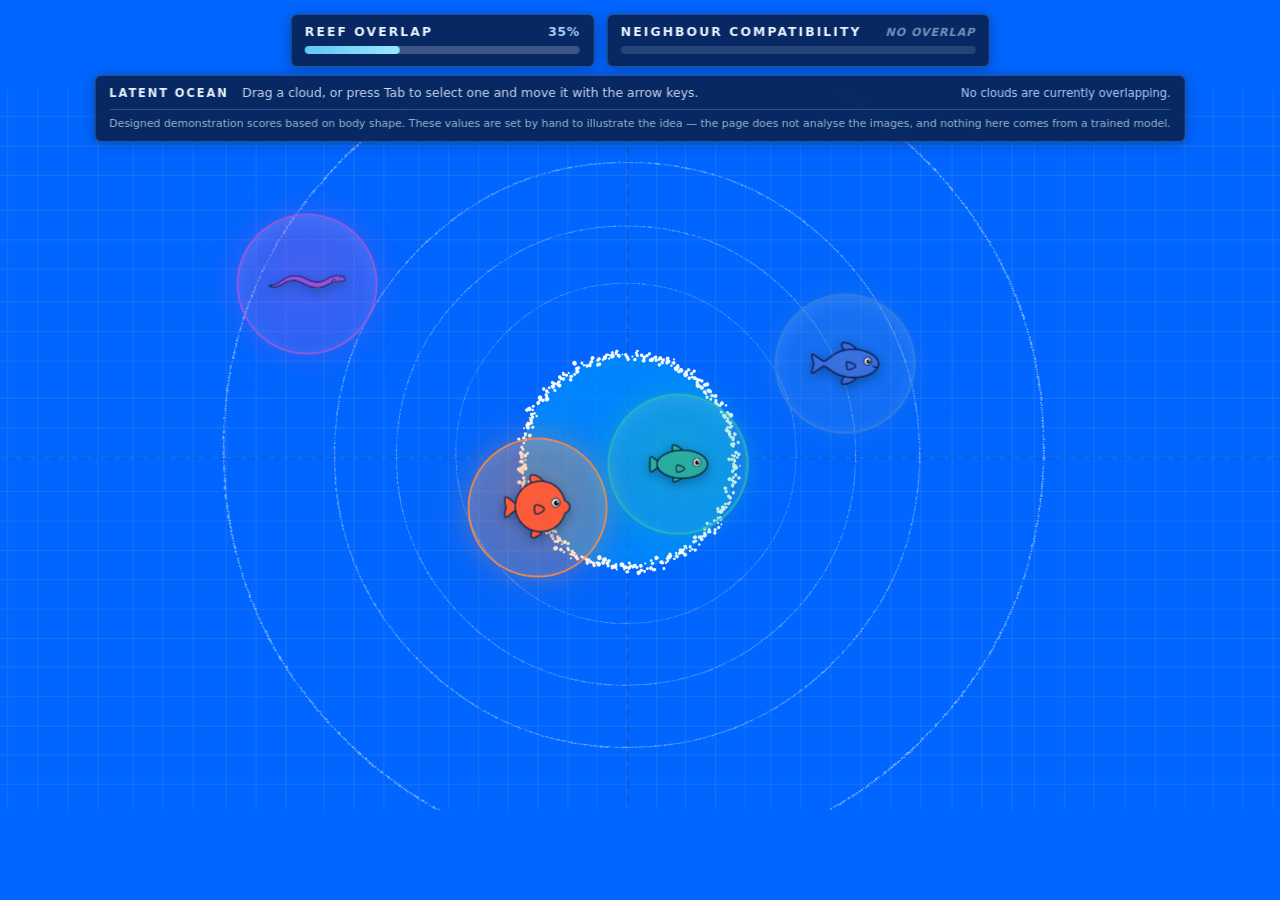
==== stages/stage-08-explainer-reposition/index.html @ 8053dcb0 "Stage 08: move the explainer panel beneath the measurement panels UI only. Dragging, keyboard moveme" ====
<!DOCTYPE html>
<html lang="en">
<head>
  <meta charset="UTF-8">
  <meta name="viewport" content="width=device-width, initial-scale=1.0, viewport-fit=cover">
  <title>Latent Ocean</title>
  <link rel="stylesheet" href="style.css">
</head>
<body>
  <main id="ocean-scene">
    <!--
      Screen-fixed panel stack along the top: the two measurement panels, with
      the explainer directly beneath them.

      Reef Overlap measures position relative to the reef. Neighbour
      Compatibility measures the shape similarity of distributions that overlap
      each other. The two meanings are kept deliberately separate.
    -->
    <div id="hud-stack">
    <div id="hud" role="group" aria-label="Latent space measurements">
      <section class="hud-panel">
        <div class="hud-panel-head">
          <h2 class="hud-label" id="reef-overlap-label">Reef Overlap</h2>
          <p class="hud-value" id="reef-overlap-value">0%</p>
        </div>
        <div
          class="hud-bar"
          id="reef-overlap-bar"
          role="progressbar"
          aria-labelledby="reef-overlap-label"
          aria-valuemin="0"
          aria-valuemax="100"
          aria-valuenow="0"
          aria-valuetext="0 percent"
        >
          <div class="hud-bar-fill" id="reef-overlap-fill"></div>
        </div>
      </section>

      <section class="hud-panel is-unevaluated" id="compatibility-panel">
        <div class="hud-panel-head">
          <h2 class="hud-label" id="compatibility-label">Neighbour Compatibility</h2>
          <p class="hud-value" id="compatibility-value">No overlap</p>
        </div>
        <div
          class="hud-bar"
          id="compatibility-bar"
          role="progressbar"
          aria-labelledby="compatibility-label"
          aria-valuemin="0"
          aria-valuemax="100"
          aria-valuetext="No overlap"
        >
          <div class="hud-bar-fill" id="compatibility-fill"></div>
        </div>
      </section>
      </div>

      <aside id="status-panel">
        <div class="status-line">
          <h1>Latent Ocean</h1>
          <p class="hint">Drag a cloud, or press Tab to select one and move it with the arrow keys.</p>
          <p id="overlap-readout" aria-live="polite">No clouds are currently overlapping.</p>
        </div>
        <p class="disclosure">
          Designed demonstration scores based on body shape. These values are set by
          hand to illustrate the idea — the page does not analyse the images, and
          nothing here comes from a trained model.
        </p>
      </aside>
    </div>

    <!--
      #latent-world holds the natural aspect ratio of ocean-background.png.
      It letterboxes rather than crops, so the reef and every distance ring
      stay visible at any window size. All cloud elements are positioned as
      percentages of this box, which keeps their designed placement identical
      across screens.
    -->
    <div id="latent-world">
      <img
        class="ocean-background"
        src="../../assets/ocean-background.png"
        alt="A two-dimensional ocean space with a central reef surrounded by concentric distance rings"
      >
      <!-- .latent-cloud elements are built from CONFIG in app.js -->
    </div>

    <!-- Referenced by every cloud via aria-describedby. -->
    <p id="cloud-keyboard-help" class="visually-hidden">
      Press the arrow keys to move this cloud through the latent space. Hold Shift
      with an arrow key to move further in one step. The Reef Overlap and Neighbour
      Compatibility measurements update as it moves.
    </p>

    <noscript>
      <p class="noscript-message">
        This interactive prototype needs JavaScript enabled. The ocean above is a
        simplified two-dimensional latent space; with JavaScript on, four draggable
        translucent circles appear, each representing the latent distribution of a
        single fish image.
      </p>
    </noscript>
  </main>

  <script src="app.js"></script>
</body>
</html>
---- stages/stage-08-explainer-reposition/style.css ----
/* ---------------------------------------------------------------------------
   Latent Ocean — Stage 02

   The world preserves the natural aspect ratio of ocean-background.png and
   letterboxes into the leftover space rather than cropping. The leftover area
   is filled with the artwork's own edge colour, so the bars read as ocean.

   Values that are meant to be adjusted live in the CONFIG object in app.js,
   not here. app.js writes them onto elements as custom properties.
--------------------------------------------------------------------------- */

:root {
  /* Natural pixel dimensions of ocean-background.png. app.js keeps these in
     sync from CONFIG.world so the ratio is defined in exactly one place. */
  --world-w: 3840;
  --world-h: 2160;

  /* Sampled from the four corners and edge midpoints of the background art,
     all of which read #0066ff, so letterbox bars are seamless. */
  --ocean-edge: #0066ff;
}

* {
  box-sizing: border-box;
}

html,
body {
  margin: 0;
  height: 100%;
  overflow: hidden;
  font-family: system-ui, -apple-system, "Segoe UI", sans-serif;
  background: var(--ocean-edge);
}

#ocean-scene {
  position: fixed;
  inset: 0;
  display: grid;
  place-items: center;
  background: var(--ocean-edge);
}

/* Largest box with the artwork's aspect ratio that fits the viewport.
   The vh line is a fallback; dvh accounts for mobile browser chrome that
   changes height as the address bar shows and hides. */
#latent-world {
  position: relative;
  aspect-ratio: var(--world-w) / var(--world-h);
  width: min(100%, calc(100vh * var(--world-w) / var(--world-h)));
  width: min(100%, calc(100dvh * var(--world-w) / var(--world-h)));
  max-width: 100%;
  max-height: 100vh;
  max-height: 100dvh;
  overflow: hidden;
}

.ocean-background {
  position: absolute;
  inset: 0;
  width: 100%;
  height: 100%;
  /* The world matches the image ratio, so this crops nothing. It only guards
     against sub-pixel rounding leaving a hairline gap at an edge. */
  object-fit: cover;
  user-select: none;
  -webkit-user-drag: none;
}

/* ---------------------------------------------------------------------------
   Reef zone

   The prior, or central "home" region. The reef itself is drawn in the
   background artwork; this is a separate, invisible circle aligned to it so
   its centre and radius can be measured.

   It must never cover the artwork or intercept a drag, hence no fill and
   pointer-events: none. Position and size come from CONFIG.reef in app.js.

   Press D (or load with ?debug) to outline it for alignment checking.
--------------------------------------------------------------------------- */

#reef-zone {
  position: absolute;
  left: var(--x, 50%);
  top: var(--y, 50%);
  width: var(--size, 16.6%);
  aspect-ratio: 1;
  transform: translate(-50%, -50%);
  border-radius: 50%;
  pointer-events: none;
}

body.debug-reef #reef-zone {
  border: 2px dashed rgba(255, 255, 255, 0.9);
  background: rgba(255, 255, 255, 0.08);
  box-shadow: 0 0 0 1px rgba(0, 0, 0, 0.35);
}

/* Cross-hair at the reef centre, so the centre point can be checked as well
   as the radius. */
body.debug-reef #reef-zone::before,
body.debug-reef #reef-zone::after {
  content: "";
  position: absolute;
  background: rgba(255, 255, 255, 0.9);
}

body.debug-reef #reef-zone::before {
  left: 50%;
  top: -8%;
  width: 1px;
  height: 116%;
  transform: translateX(-50%);
}

body.debug-reef #reef-zone::after {
  top: 50%;
  left: -8%;
  height: 1px;
  width: 116%;
  transform: translateY(-50%);
}

/* ---------------------------------------------------------------------------
   Latent clouds

   One .latent-cloud is one 2D image example. Its circle is that single image's
   simplified latent distribution — not a cluster or a group of other images.

   --x, --y, --size and --cloud-rgb are all written by app.js from CONFIG.
   Sizes are percentages of the world, so geometry scales with the artwork.
--------------------------------------------------------------------------- */

.latent-cloud {
  position: absolute;
  left: var(--x, 50%);
  top: var(--y, 50%);
  width: var(--size, 13%);
  aspect-ratio: 1;
  transform: translate(-50%, -50%);
  display: grid;
  place-items: center;
  touch-action: none;
  cursor: grab;
}

.latent-cloud.dragging {
  cursor: grabbing;
  z-index: 10;
}

/* Focus treatment. The outline is drawn on the circular region rather than the
   square parent, so it follows the circle. The dark halo underneath keeps it
   visible against both the pale reef and the mid-blue ocean. */
.latent-cloud:focus {
  outline: none;
}

.latent-cloud:focus-visible {
  z-index: 15;
}

.latent-cloud:focus-visible .cloud-region {
  outline: 3px solid #ffffff;
  outline-offset: 4px;
  box-shadow:
    0 0 0 7px rgba(4, 20, 45, 0.55),
    0 0 26px rgba(var(--cloud-rgb), 0.5);
}

/* The circular region stays a real DOM element so its rendered centre and
   radius can be measured. It is never baked into the background image. */
/* Translucent fill with a soft depth gradient, a clearly visible circular
   boundary, and a gentle outer glow suggesting light through water. */
.cloud-region {
  grid-area: 1 / 1;
  width: 100%;
  height: 100%;
  border-radius: 50%;
  background:
    radial-gradient(circle at 50% 38%,
      rgba(var(--cloud-rgb), 0.42) 0%,
      rgba(var(--cloud-rgb), 0.30) 58%,
      rgba(var(--cloud-rgb), 0.20) 100%);
  border: 2px solid rgba(var(--cloud-rgb), 0.82);
  box-shadow:
    0 0 28px rgba(var(--cloud-rgb), 0.28),
    0 0 60px rgba(var(--cloud-rgb), 0.12),
    inset 0 6px 20px rgba(255, 255, 255, 0.10);
  transition: box-shadow 0.2s ease, border-color 0.2s ease;
}

/* The fish keeps its own proportions and stays centred in its cloud. */
.cloud-fish {
  grid-area: 1 / 1;
  max-width: 62%;
  max-height: 62%;
  object-fit: contain;
  pointer-events: none;
  user-select: none;
  -webkit-user-drag: none;
  filter: drop-shadow(0 3px 6px rgba(0, 20, 45, 0.4));

  /* Decorative only. This animates the IMAGE, never the cloud or its circular
     region — both metrics are measured from .cloud-region, so animating
     anything above the fish would make the readings jitter continuously.
     Timing values come from CONFIG.motion via app.js. */
  animation: fish-float var(--float-duration, 6s) ease-in-out var(--float-delay, 0s) infinite;
  will-change: transform;
}

@keyframes fish-float {
  0% {
    transform: translateY(-3.5%) rotate(-1.1deg);
  }
  50% {
    transform: translateY(3.5%) rotate(1.1deg);
  }
  100% {
    transform: translateY(-3.5%) rotate(-1.1deg);
  }
}

.latent-cloud.is-overlapping .cloud-region {
  box-shadow:
    0 0 0 4px rgba(255, 255, 255, 0.35),
    0 0 24px rgba(var(--cloud-rgb), 0.35);
}

/* ---------------------------------------------------------------------------
   HUD

   Screen-fixed measurement panels along the top.

   Reef Overlap measures position relative to the reef. Neighbour Compatibility,
   arriving in Stage 05, measures the shape similarity of distributions that
   overlap each other. The two are deliberately kept distinct.
--------------------------------------------------------------------------- */

/* The whole top stack: the two measurement panels, with the explainer
   directly beneath them. Sized to the panel row, so the explainer spans the
   same width rather than floating at its own size. */
#hud-stack {
  position: fixed;
  top: 0.9rem;
  left: 50%;
  transform: translateX(-50%);
  z-index: 20;
  display: flex;
  flex-direction: column;
  align-items: stretch;
  gap: 0.55rem;
  width: max-content;
  max-width: calc(100vw - 1.5rem);
  pointer-events: none;
}

#hud {
  display: flex;
  flex-wrap: wrap;
  justify-content: center;
  gap: 0.75rem;
}

.hud-panel {
  min-width: 19rem;
  padding: 0.55rem 0.85rem 0.7rem;
  background: rgba(9, 32, 78, 0.88);
  border: 1px solid rgba(140, 190, 255, 0.28);
  border-radius: 0.4rem;
  box-shadow: 0 2px 14px rgba(0, 20, 60, 0.35);
  backdrop-filter: blur(3px);
}

.hud-panel-head {
  display: flex;
  align-items: baseline;
  justify-content: space-between;
  gap: 1.5rem;
  margin-bottom: 0.45rem;
}

.hud-label {
  margin: 0;
  font-size: 0.78rem;
  font-weight: 700;
  letter-spacing: 0.16em;
  text-transform: uppercase;
  color: #eaf4ff;
}

.hud-value {
  margin: 0;
  font-size: 0.78rem;
  font-weight: 600;
  letter-spacing: 0.04em;
  color: #a9d4ff;
  font-variant-numeric: tabular-nums;
  white-space: nowrap;
}

.hud-bar {
  height: 0.5rem;
  border-radius: 0.25rem;
  background: rgba(255, 255, 255, 0.22);
  overflow: hidden;
}

.hud-bar-fill {
  height: 100%;
  width: 0%;
  border-radius: inherit;
  background: linear-gradient(90deg, #5ec8f5, #9ae6ff);
  transition: width 0.08s linear;
}

/* No pair currently overlaps, so Neighbour Compatibility has no value to show.
   Dimmed rather than displaying a misleading zero. */
.hud-panel.is-unevaluated .hud-value {
  color: rgba(190, 215, 245, 0.6);
  font-style: italic;
  text-transform: uppercase;
  letter-spacing: 0.08em;
  font-size: 0.7rem;
}

.hud-panel.is-unevaluated .hud-bar {
  background: rgba(255, 255, 255, 0.12);
}

/* ---------------------------------------------------------------------------
   Reduced motion

   Everything decorative stops. The interaction itself is unaffected: clouds
   still drag, keys still move them, and both metrics still update.
--------------------------------------------------------------------------- */

@media (prefers-reduced-motion: reduce) {
  .cloud-fish {
    animation: none;
    transform: none;
  }

  .hud-bar-fill {
    transition: none;
  }

  .cloud-region {
    transition: none;
  }
}

/* ---------------------------------------------------------------------------
   Status panel
--------------------------------------------------------------------------- */

/* Sits inside #hud-stack, directly under the measurement panels. */
#status-panel {
  padding: 0.5rem 0.85rem 0.6rem;
  background: rgba(9, 32, 78, 0.88);
  border: 1px solid rgba(140, 190, 255, 0.28);
  border-radius: 0.4rem;
  box-shadow: 0 2px 14px rgba(0, 20, 60, 0.35);
  backdrop-filter: blur(3px);
  color: #eaf4ff;
  pointer-events: none;
}

/* Title and hint share a row, matching the wireframe. */
.status-line {
  display: flex;
  flex-wrap: wrap;
  align-items: baseline;
  gap: 0.35rem 0.85rem;
}

#status-panel h1 {
  margin: 0;
  font-size: 0.72rem;
  font-weight: 700;
  letter-spacing: 0.16em;
  text-transform: uppercase;
  white-space: nowrap;
}

#status-panel p {
  margin: 0;
  font-size: 0.78rem;
  line-height: 1.45;
}

#status-panel .hint {
  color: rgba(220, 238, 250, 0.9);
}

/* Pushed to the trailing edge when there is room, wrapping underneath when
   there is not. */
#status-panel #overlap-readout {
  margin-left: auto;
  color: #a9d4ff;
  font-size: 0.72rem;
  text-align: right;
}

/* Available to screen readers, not shown on screen. */
.visually-hidden {
  position: absolute;
  width: 1px;
  height: 1px;
  margin: -1px;
  padding: 0;
  overflow: hidden;
  clip: rect(0 0 0 0);
  clip-path: inset(50%);
  white-space: nowrap;
  border: 0;
}

/* Permanent, deliberately unmissable: these scores are authored, not learned. */
#status-panel .disclosure {
  margin-top: 0.4rem;
  padding-top: 0.4rem;
  border-top: 1px solid rgba(200, 225, 255, 0.22);
  font-size: 0.68rem;
  line-height: 1.4;
  color: rgba(220, 238, 250, 0.72);
}

.noscript-message {
  position: fixed;
  inset: auto 1rem 1rem 1rem;
  max-width: 34rem;
  margin: 0 auto;
  padding: 1rem;
  background: rgba(4, 20, 30, 0.85);
  color: #e9f6f8;
  border-radius: 0.5rem;
  font-size: 0.9rem;
  line-height: 1.5;
}

/* On narrow screens the three panels stack vertically, which at full size grew
   tall enough to bury the upper clouds. Everything tightens so the stack fits
   in the letterbox area above the world rather than sitting on top of it. */
@media (max-width: 40rem) {
  #hud-stack {
    top: 0.5rem;
    gap: 0.35rem;
    max-width: calc(100vw - 1rem);
  }

  #hud {
    gap: 0.35rem;
  }

  .hud-panel {
    min-width: 0;
    width: 100%;
    padding: 0.35rem 0.6rem 0.45rem;
  }

  .hud-panel-head {
    margin-bottom: 0.3rem;
    gap: 0.75rem;
  }

  .hud-label {
    font-size: 0.62rem;
    letter-spacing: 0.1em;
  }

  .hud-value {
    font-size: 0.62rem;
  }

  .hud-panel.is-unevaluated .hud-value {
    font-size: 0.58rem;
  }

  .hud-bar {
    height: 0.35rem;
  }

  #status-panel {
    padding: 0.35rem 0.6rem 0.45rem;
  }

  #status-panel h1 {
    font-size: 0.62rem;
    letter-spacing: 0.1em;
  }

  #status-panel p {
    font-size: 0.68rem;
    line-height: 1.35;
  }

  #status-panel #overlap-readout {
    margin-left: 0;
    text-align: left;
    font-size: 0.64rem;
  }

  #status-panel .disclosure {
    margin-top: 0.3rem;
    padding-top: 0.3rem;
    font-size: 0.6rem;
    line-height: 1.3;
  }
}

/* Short viewports, chiefly a phone held in landscape. The world fills the full
   height, so there is no letterbox to sit in and the stack unavoidably covers
   ocean. Everything collapses to the minimum that still communicates: the two
   readings, and the statement that the scores are designed.

   The keyboard hint is dropped here only. It is the least useful line on a
   touch device, and screen readers still get the fuller description through
   #cloud-keyboard-help. */
@media (max-height: 30rem) {
  #hud-stack {
    top: 0.35rem;
    gap: 0.25rem;
  }

  .hud-panel {
    padding: 0.25rem 0.55rem 0.35rem;
  }

  .hud-panel-head {
    margin-bottom: 0.22rem;
  }

  .hud-bar {
    height: 0.28rem;
  }

  #status-panel {
    padding: 0.28rem 0.55rem 0.32rem;
  }

  #status-panel .hint {
    display: none;
  }

  #status-panel .disclosure {
    margin-top: 0;
    padding-top: 0;
    border-top: 0;
    font-size: 0.58rem;
  }

  .status-line {
    gap: 0.2rem 0.6rem;
  }
}
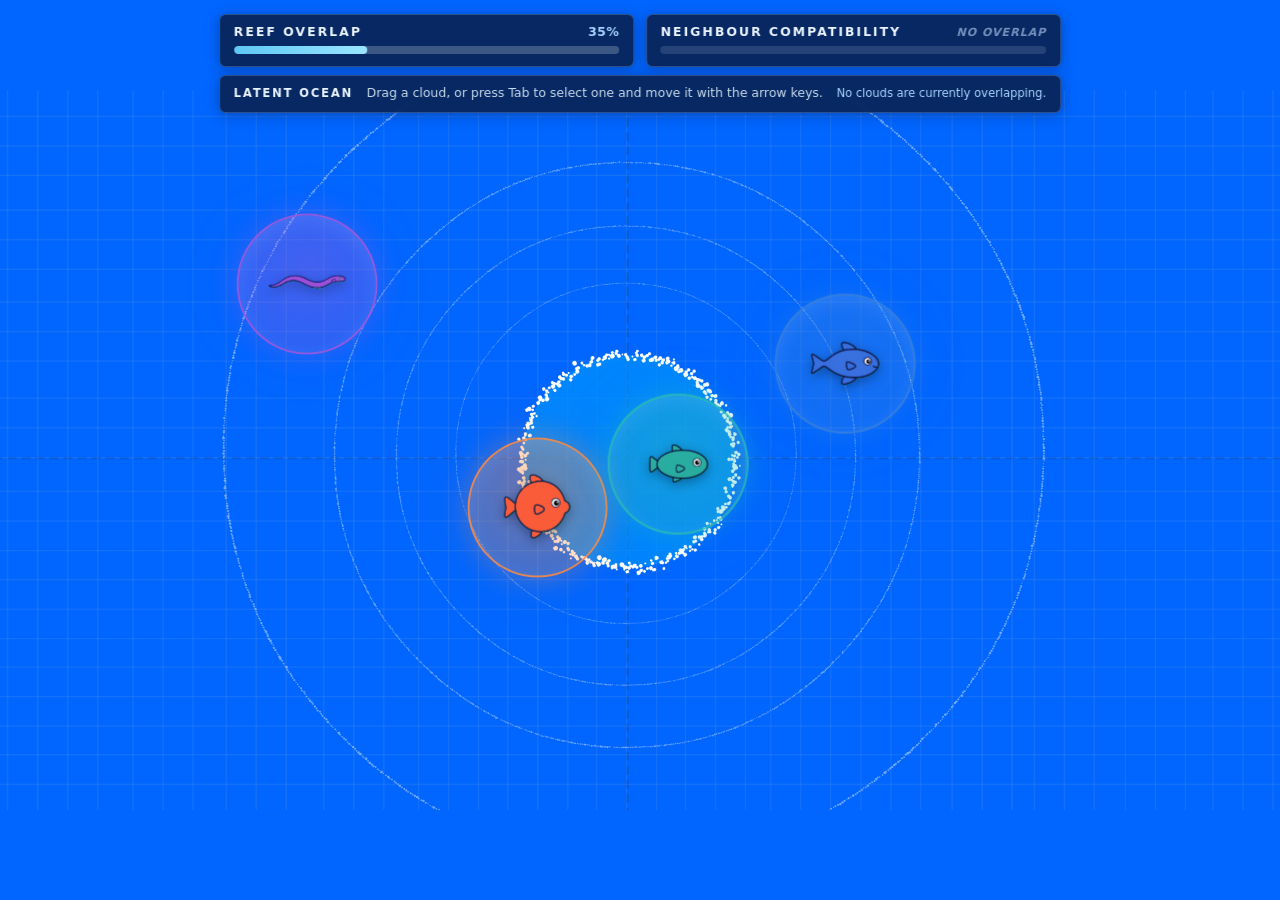
==== commit f863d2d3: "Stage 08 follow-up: remove the permanent disclosure, align panel widths Two corrections on top of th" ====
--- a/stages/stage-08-explainer-reposition/index.html
+++ b/stages/stage-08-explainer-reposition/index.html
@@ -62,11 +62,6 @@
           <p class="hint">Drag a cloud, or press Tab to select one and move it with the arrow keys.</p>
           <p id="overlap-readout" aria-live="polite">No clouds are currently overlapping.</p>
         </div>
-        <p class="disclosure">
-          Designed demonstration scores based on body shape. These values are set by
-          hand to illustrate the idea — the page does not analyse the images, and
-          nothing here comes from a trained model.
-        </p>
       </aside>
     </div>
 
--- a/stages/stage-08-explainer-reposition/style.css
+++ b/stages/stage-08-explainer-reposition/style.css
@@ -238,9 +238,13 @@
    overlap each other. The two are deliberately kept distinct.
 --------------------------------------------------------------------------- */
 
-/* The whole top stack: the two measurement panels, with the explainer
-   directly beneath them. Sized to the panel row, so the explainer spans the
-   same width rather than floating at its own size. */
+/* The whole top stack: the two measurement panels, with the explainer directly
+   beneath them.
+
+   The stack is sized to the measurement row, and every child stretches to that
+   width. That is what keeps the explainer flush with the left edge of Reef
+   Overlap and the right edge of Neighbour Compatibility, rather than sizing
+   itself to its own text. */
 #hud-stack {
   position: fixed;
   top: 0.9rem;
@@ -263,6 +267,12 @@
   gap: 0.75rem;
 }
 
+/* Both measurement panels share the row equally, so the pair always presents a
+   single clean outer edge for the explainer to align to. */
+.hud-panel {
+  flex: 1 1 0;
+}
+
 .hud-panel {
   min-width: 19rem;
   padding: 0.55rem 0.85rem 0.7rem;
@@ -417,16 +427,6 @@
   border: 0;
 }
 
-/* Permanent, deliberately unmissable: these scores are authored, not learned. */
-#status-panel .disclosure {
-  margin-top: 0.4rem;
-  padding-top: 0.4rem;
-  border-top: 1px solid rgba(200, 225, 255, 0.22);
-  font-size: 0.68rem;
-  line-height: 1.4;
-  color: rgba(220, 238, 250, 0.72);
-}
-
 .noscript-message {
   position: fixed;
   inset: auto 1rem 1rem 1rem;
@@ -444,9 +444,13 @@
    tall enough to bury the upper clouds. Everything tightens so the stack fits
    in the letterbox area above the world rather than sitting on top of it. */
 @media (max-width: 40rem) {
+  /* A definite width rather than max-content. With max-content, each panel
+     resolved its own width independently and the three ended up progressively
+     wider than one another. */
   #hud-stack {
     top: 0.5rem;
     gap: 0.35rem;
+    width: calc(100vw - 1rem);
     max-width: calc(100vw - 1rem);
   }
 
@@ -456,7 +460,7 @@
 
   .hud-panel {
     min-width: 0;
-    width: 100%;
+    flex: 1 1 100%;
     padding: 0.35rem 0.6rem 0.45rem;
   }
 
@@ -502,12 +506,6 @@
     font-size: 0.64rem;
   }
 
-  #status-panel .disclosure {
-    margin-top: 0.3rem;
-    padding-top: 0.3rem;
-    font-size: 0.6rem;
-    line-height: 1.3;
-  }
 }
 
 /* Short viewports, chiefly a phone held in landscape. The world fills the full
@@ -540,17 +538,6 @@
     padding: 0.28rem 0.55rem 0.32rem;
   }
 
-  #status-panel .hint {
-    display: none;
-  }
-
-  #status-panel .disclosure {
-    margin-top: 0;
-    padding-top: 0;
-    border-top: 0;
-    font-size: 0.58rem;
-  }
-
   .status-line {
     gap: 0.2rem 0.6rem;
   }
